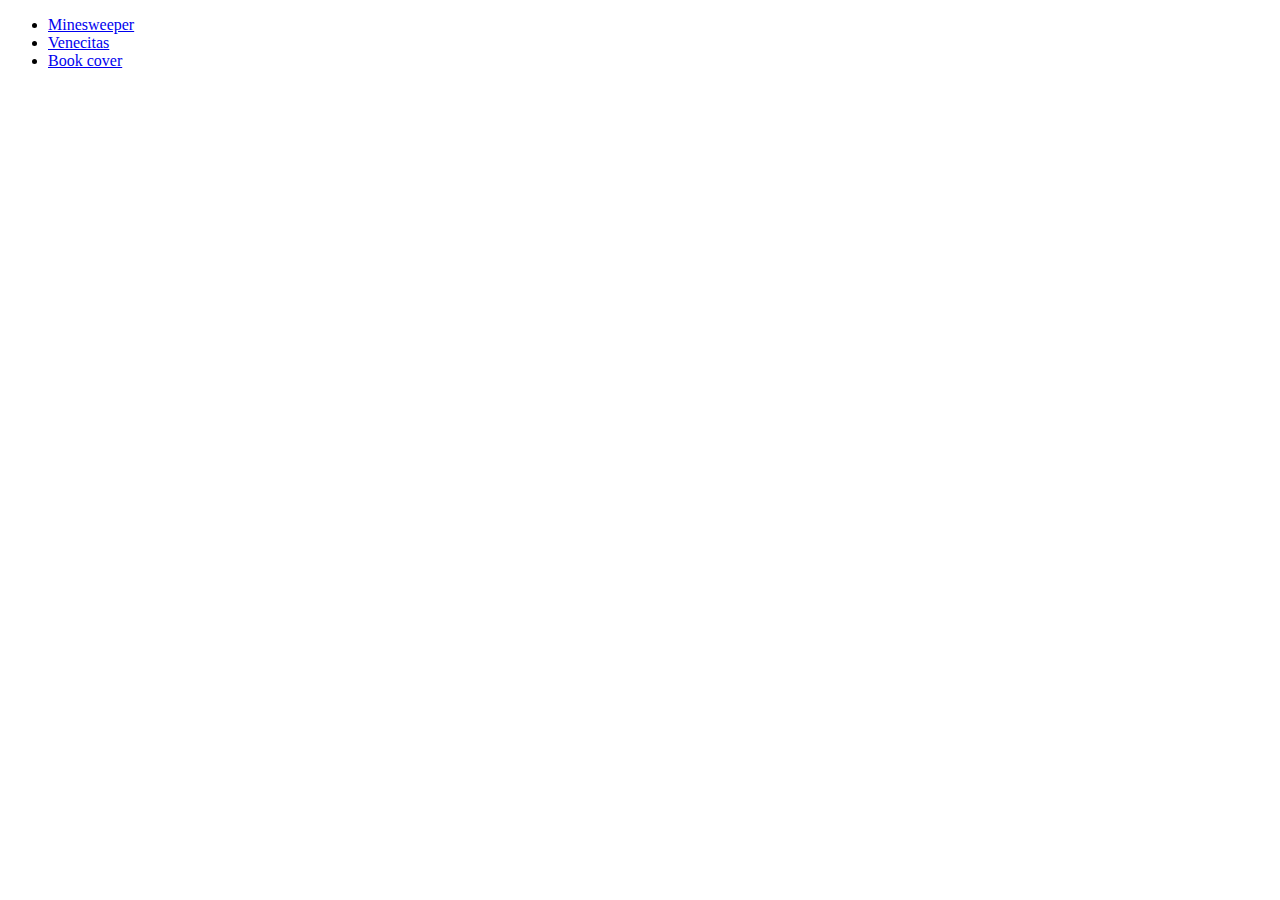
==== index.html @ 85ef4b71 "Added favicon and added new title" ====
<!DOCTYPE html>
<html lang="es-AR">

<head>
    <meta charset="UTF-8" />
    <link rel="icon" type="image/png" href="favicon.ico">
    <title>Juan's sketches and experiments</title>
    <link rel="stylesheet" href="./breite-grotesk-cufonfonts-webfont/style.css" />
    <link rel="stylesheet" href="styles.css" />
</head>

<body>
    <ul class="links">
        <li>
            <a title="Minesweeper" href="https://juangaray93.github.io/CRA-ts-minesweeper/">
                Minesweeper
            </a>
        </li>
        <li>
            <a title="venecitas" href="venecitas">
                Venecitas
            </a>
        </li>
        <li>
            <a title="Book cover 1" href="book-cover-1">
                Book cover
            </a>
        </li>


    </ul>
</body>

</html>
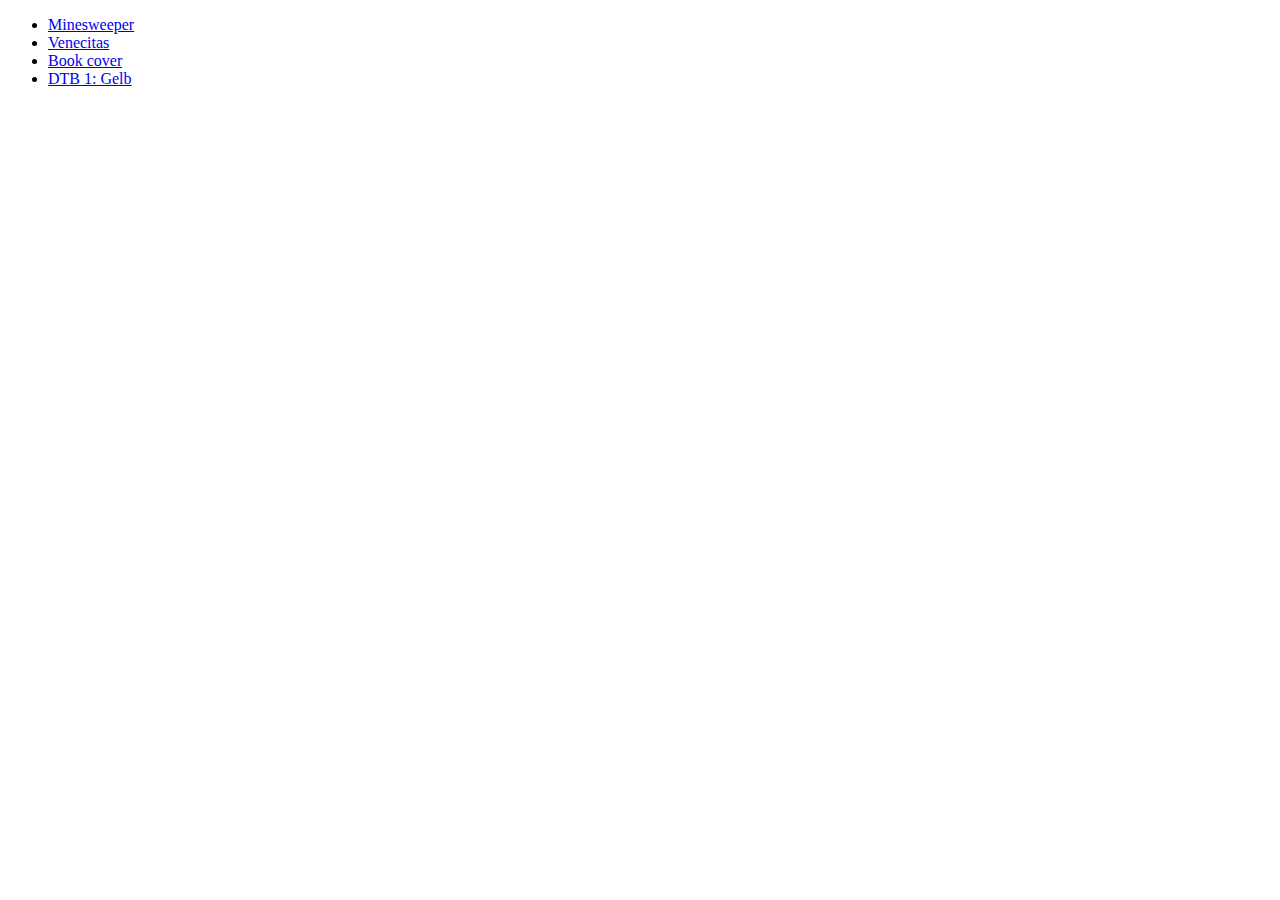
==== commit 16439c38: "Added Gelb to main page" ====
--- a/index.html
+++ b/index.html
@@ -26,6 +26,11 @@
                 Book cover
             </a>
         </li>
+        <li>
+            <a title="DTB 1: Gelb" href="gelb">
+                DTB 1: Gelb
+            </a>
+        </li>
 
 
     </ul>
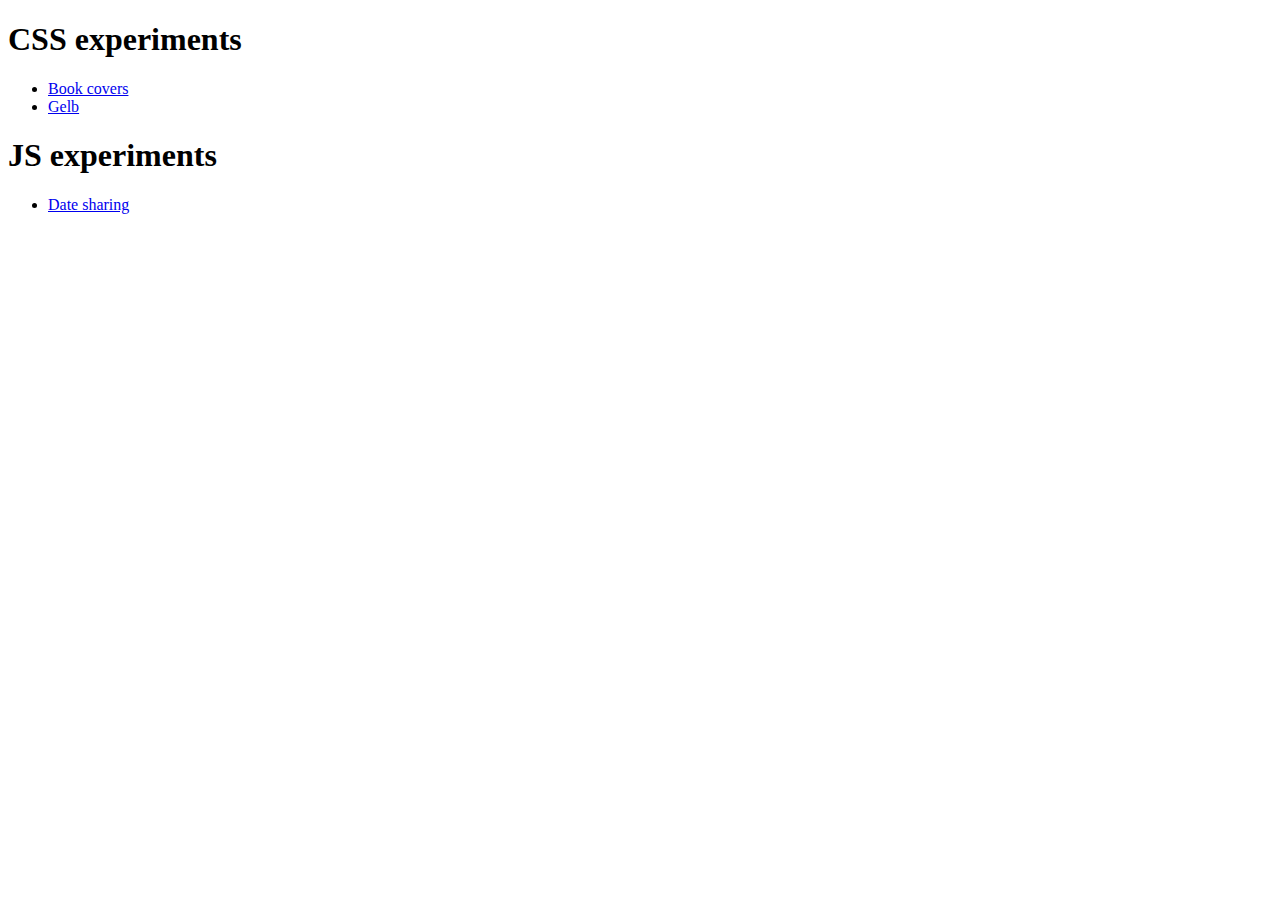
==== commit aa66e38a: "2023 cleanup: removed Minesweeper and Venecitas" ====
--- a/index.html
+++ b/index.html
@@ -1,39 +1,35 @@
 <!DOCTYPE html>
 <html lang="es-AR">
+  <head>
+    <meta charset="UTF-8" />
+    <link rel="icon" type="image/png" href="favicon.ico" />
+    <title>Juan's sketches and experiments</title>
+    <link
+      rel="stylesheet"
+      href="./breite-grotesk-cufonfonts-webfont/style.css"
+    />
+    <link rel="stylesheet" href="styles.css" />
+  </head>
 
-<head>
-    <meta charset="UTF-8" />
-    <link rel="icon" type="image/png" href="favicon.ico">
-    <title>Juan's sketches and experiments</title>
-    <link rel="stylesheet" href="./breite-grotesk-cufonfonts-webfont/style.css" />
-    <link rel="stylesheet" href="styles.css" />
-</head>
-
-<body>
-    <ul class="links">
+  <body>
+    <article>
+      <h1>CSS experiments</h1>
+      <ul class="links">
         <li>
-            <a title="Minesweeper" href="https://juangaray93.github.io/CRA-ts-minesweeper/">
-                Minesweeper
-            </a>
+          <a title="Book covers" href="css-book-covers"> Book covers </a>
         </li>
         <li>
-            <a title="venecitas" href="venecitas">
-                Venecitas
-            </a>
+          <a title="Gelb" href="gelb"> Gelb </a>
         </li>
+      </ul>
+    </article>
+    <article>
+      <h1>JS experiments</h1>
+      <ul class="links">
         <li>
-            <a title="Book cover 1" href="book-cover-1">
-                Book cover
-            </a>
+          <a title="Date sharing" href="date-sharing"> Date sharing </a>
         </li>
-        <li>
-            <a title="DTB 1: Gelb" href="gelb">
-                DTB 1: Gelb
-            </a>
-        </li>
-
-
-    </ul>
-</body>
-
-</html>+      </ul>
+    </article>
+  </body>
+</html>
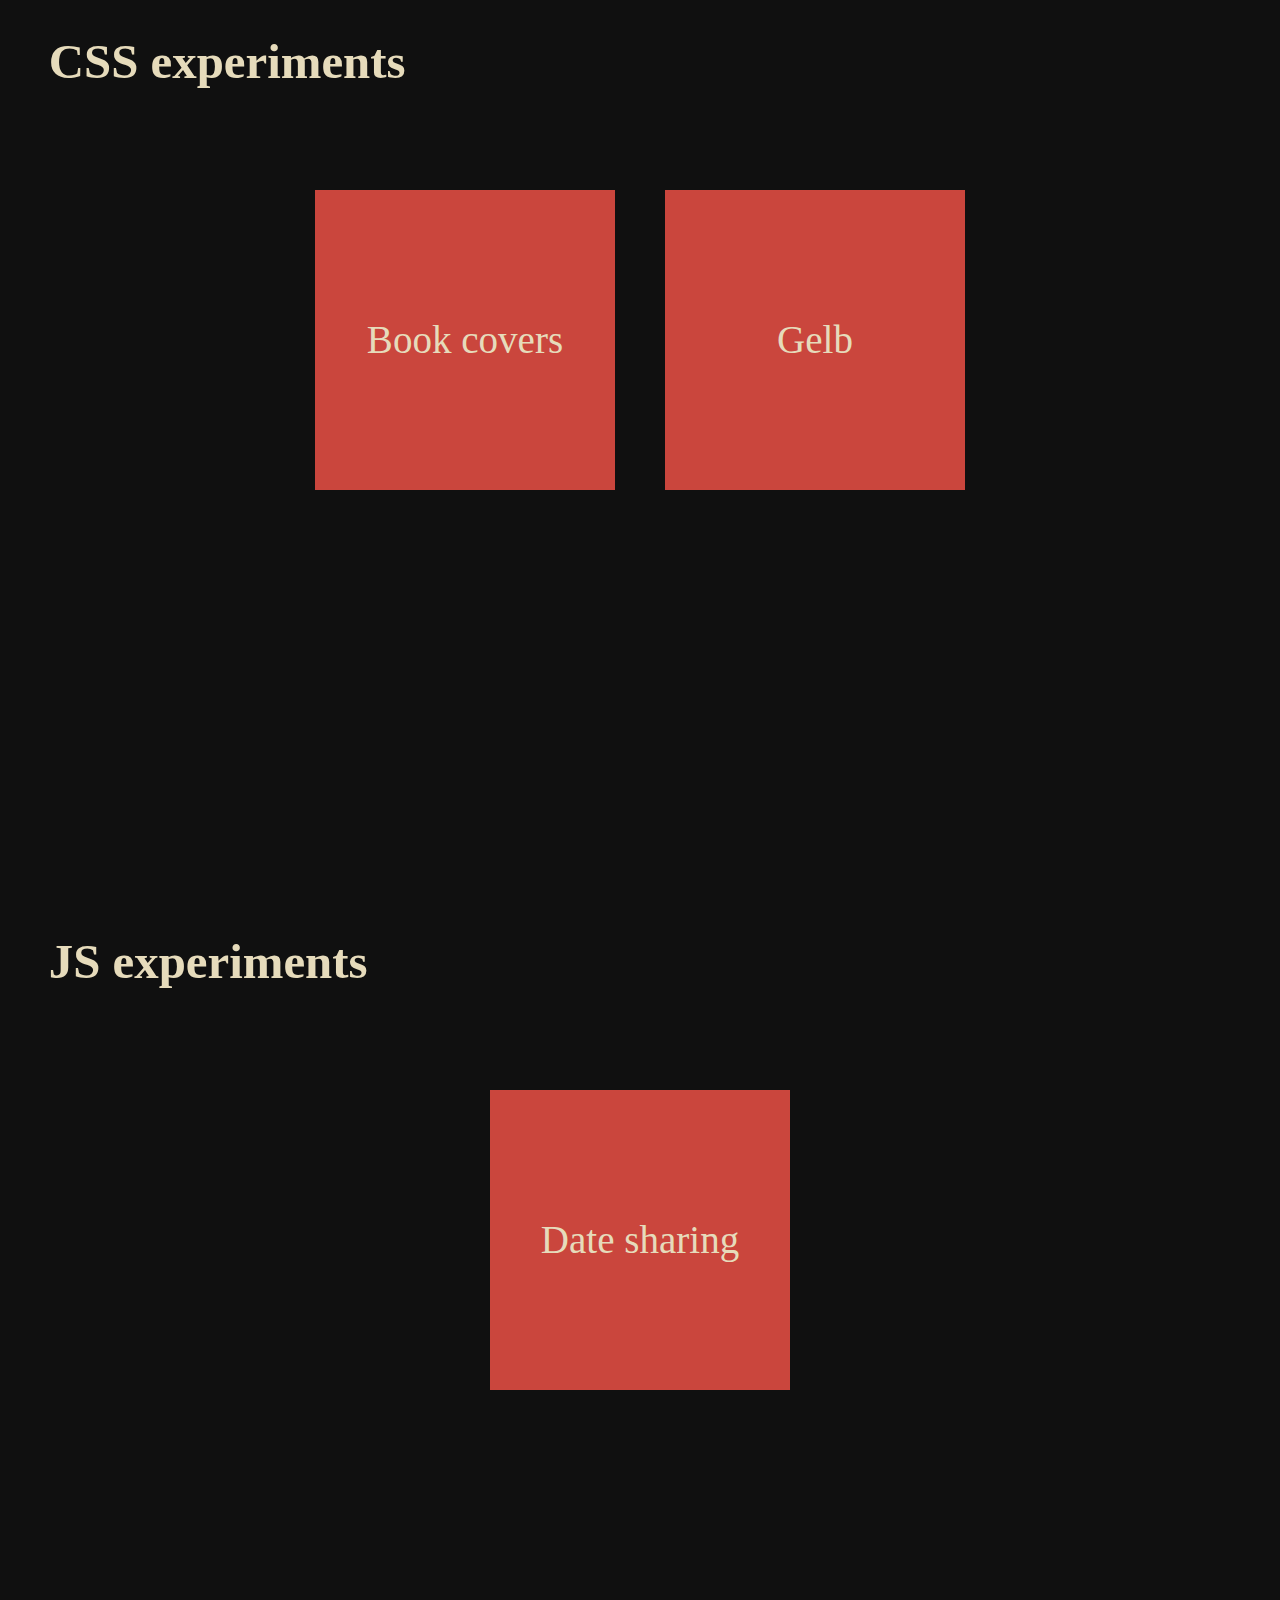
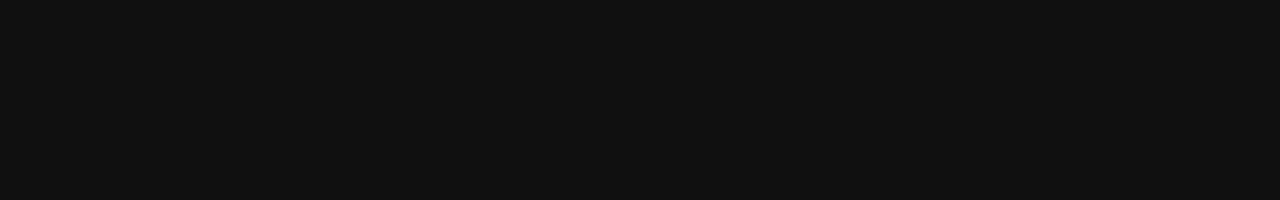
==== commit 376a6fe0: "correct HTML title which contained old name" ====
--- a/index.html
+++ b/index.html
@@ -3,7 +3,7 @@
   <head>
     <meta charset="UTF-8" />
     <link rel="icon" type="image/png" href="favicon.ico" />
-    <title>Juan's sketches and experiments</title>
+    <title>Juani's sketches and experiments</title>
     <link
       rel="stylesheet"
       href="./breite-grotesk-cufonfonts-webfont/style.css"
--- a/styles.css
+++ b/styles.css
@@ -0,0 +1,97 @@
+* {
+  box-sizing: border-box;
+}
+
+:root {
+  /* Colors */
+  --white: #e6dbbb;
+  --black: #101010;
+  --red: #ca463d;
+  --active-red: #db544b;
+  /* Dimensions */
+  --item-size: 300px;
+  --item-margin: 50px;
+  --item-shadow-displacement-small: calc(var(--item-margin) / 4.5);
+  --item-shadow-displacement-large: calc(var(--item-margin) / 3);
+
+  /* Font sizes */
+  --one: 3.052rem;
+  --two: 2.441rem;
+}
+
+html {
+  background-color: var(--black);
+  font-family: "Breite Grotesk Regular";
+  display: flex;
+}
+
+body {
+  padding: 0;
+  margin: 0;
+  width: 100%;
+  display: flex;
+  flex-direction: column;
+  scroll-snap-type: y proximity;
+}
+
+article {
+  height: 100vh;
+  scroll-snap-align: start;
+}
+
+article > h1 {
+  font-size: var(--one);
+  color: var(--white);
+  padding-left: 1em;
+}
+
+.links {
+  max-width: 100vw;
+  list-style: none;
+  display: flex;
+  flex-direction: row;
+  justify-content: center;
+  flex-wrap: wrap;
+  margin-top: calc(var(--item-margin) * 2);
+  margin-bottom: var(--item-margin);
+  padding: 0;
+}
+
+.links > li {
+  background-color: var(--red);
+  height: var(--item-size);
+  width: var(--item-size);
+  min-width: var(--item-size);
+  margin-right: calc(var(--item-margin) / 2);
+  margin-left: calc(var(--item-margin) / 2);
+  margin-bottom: var(--item-margin);
+  text-align: center;
+  box-shadow: 0 0 0 var(--white);
+  transition: box-shadow 0.3s, background-color 0.3s;
+}
+
+.links > li:hover {
+  box-shadow: calc(-1 * var(--item-shadow-displacement-small))
+    var(--item-shadow-displacement-small) 0 var(--white);
+}
+
+.links > li:focus-within {
+  box-shadow: calc(-1 * var(--item-shadow-displacement-large))
+    var(--item-shadow-displacement-large) 0 var(--white);
+}
+
+.links > li:has(a:active) {
+  background-color: var(--active-red);
+}
+
+.links > li > a {
+  outline: none;
+  text-decoration: none;
+  display: flex;
+  justify-content: center;
+  align-items: center;
+  width: 100%;
+  height: 100%;
+  color: var(--white);
+  font-size: var(--two);
+}
